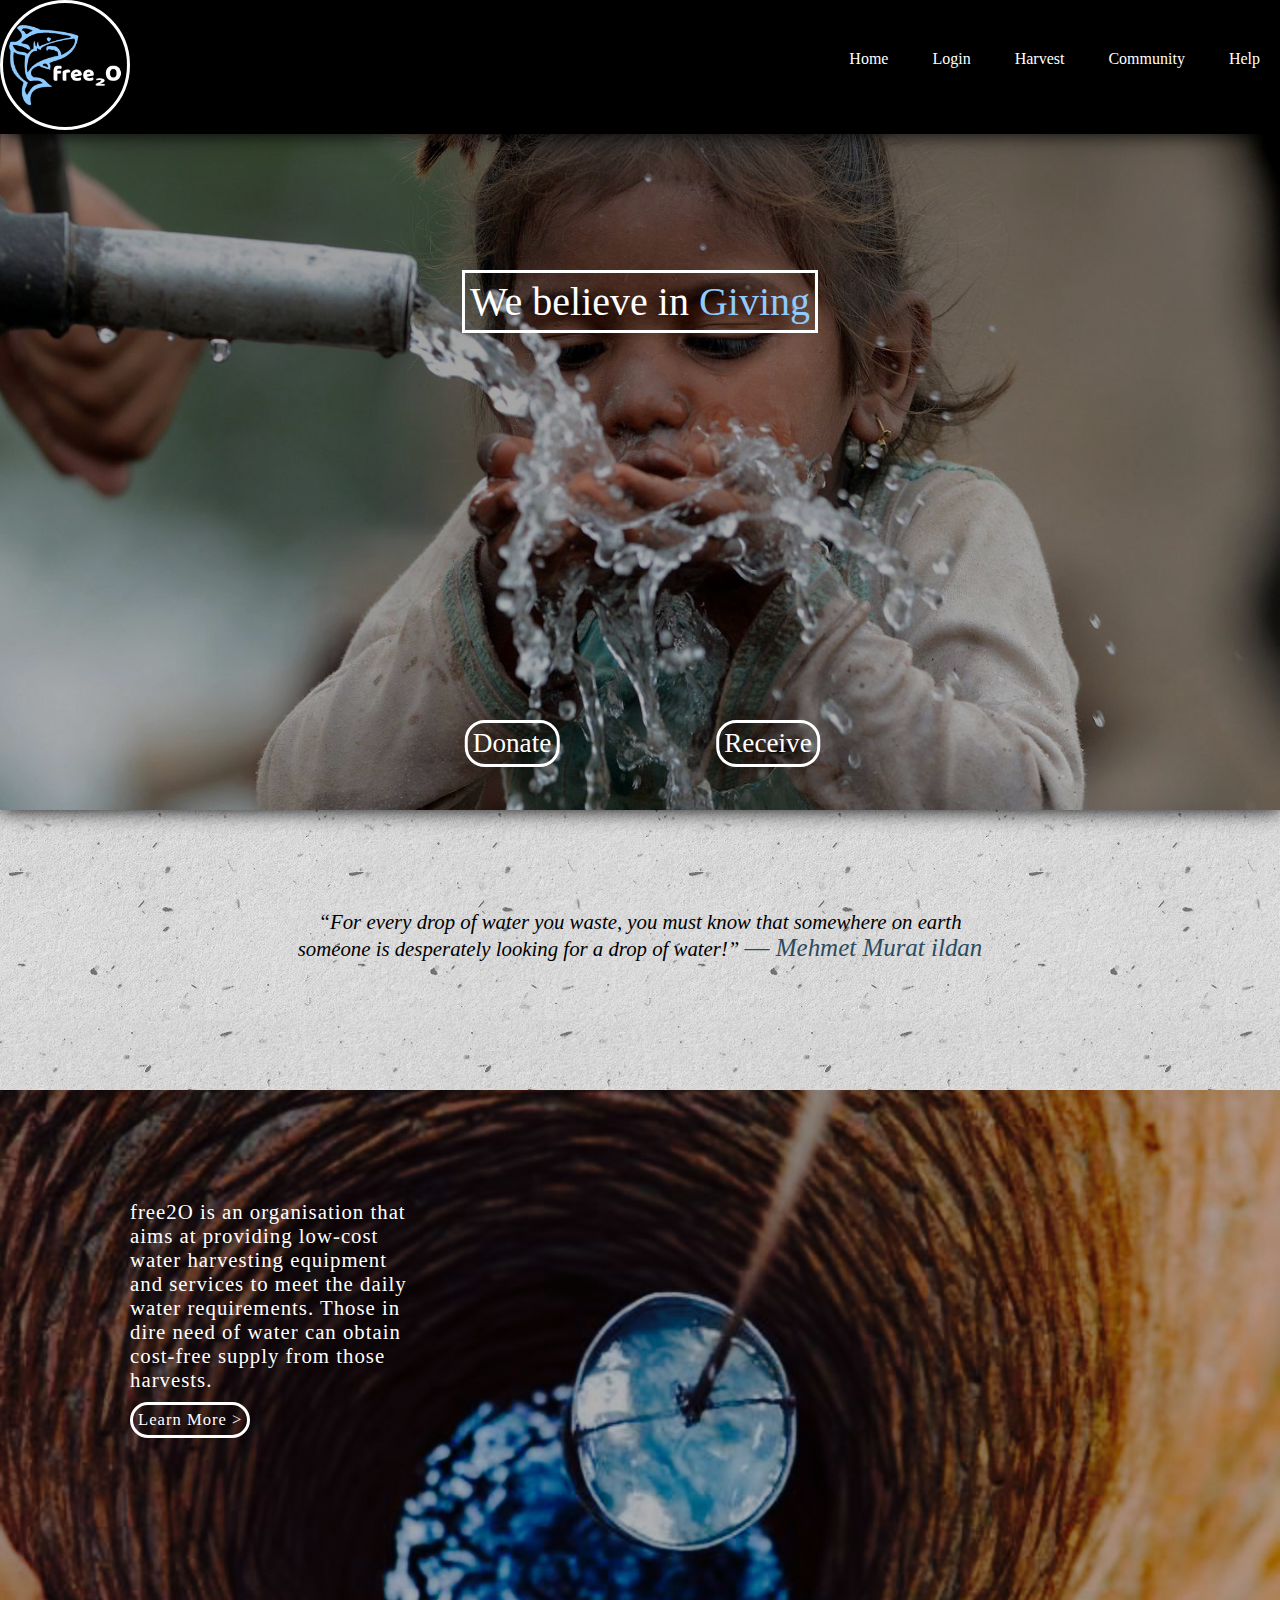
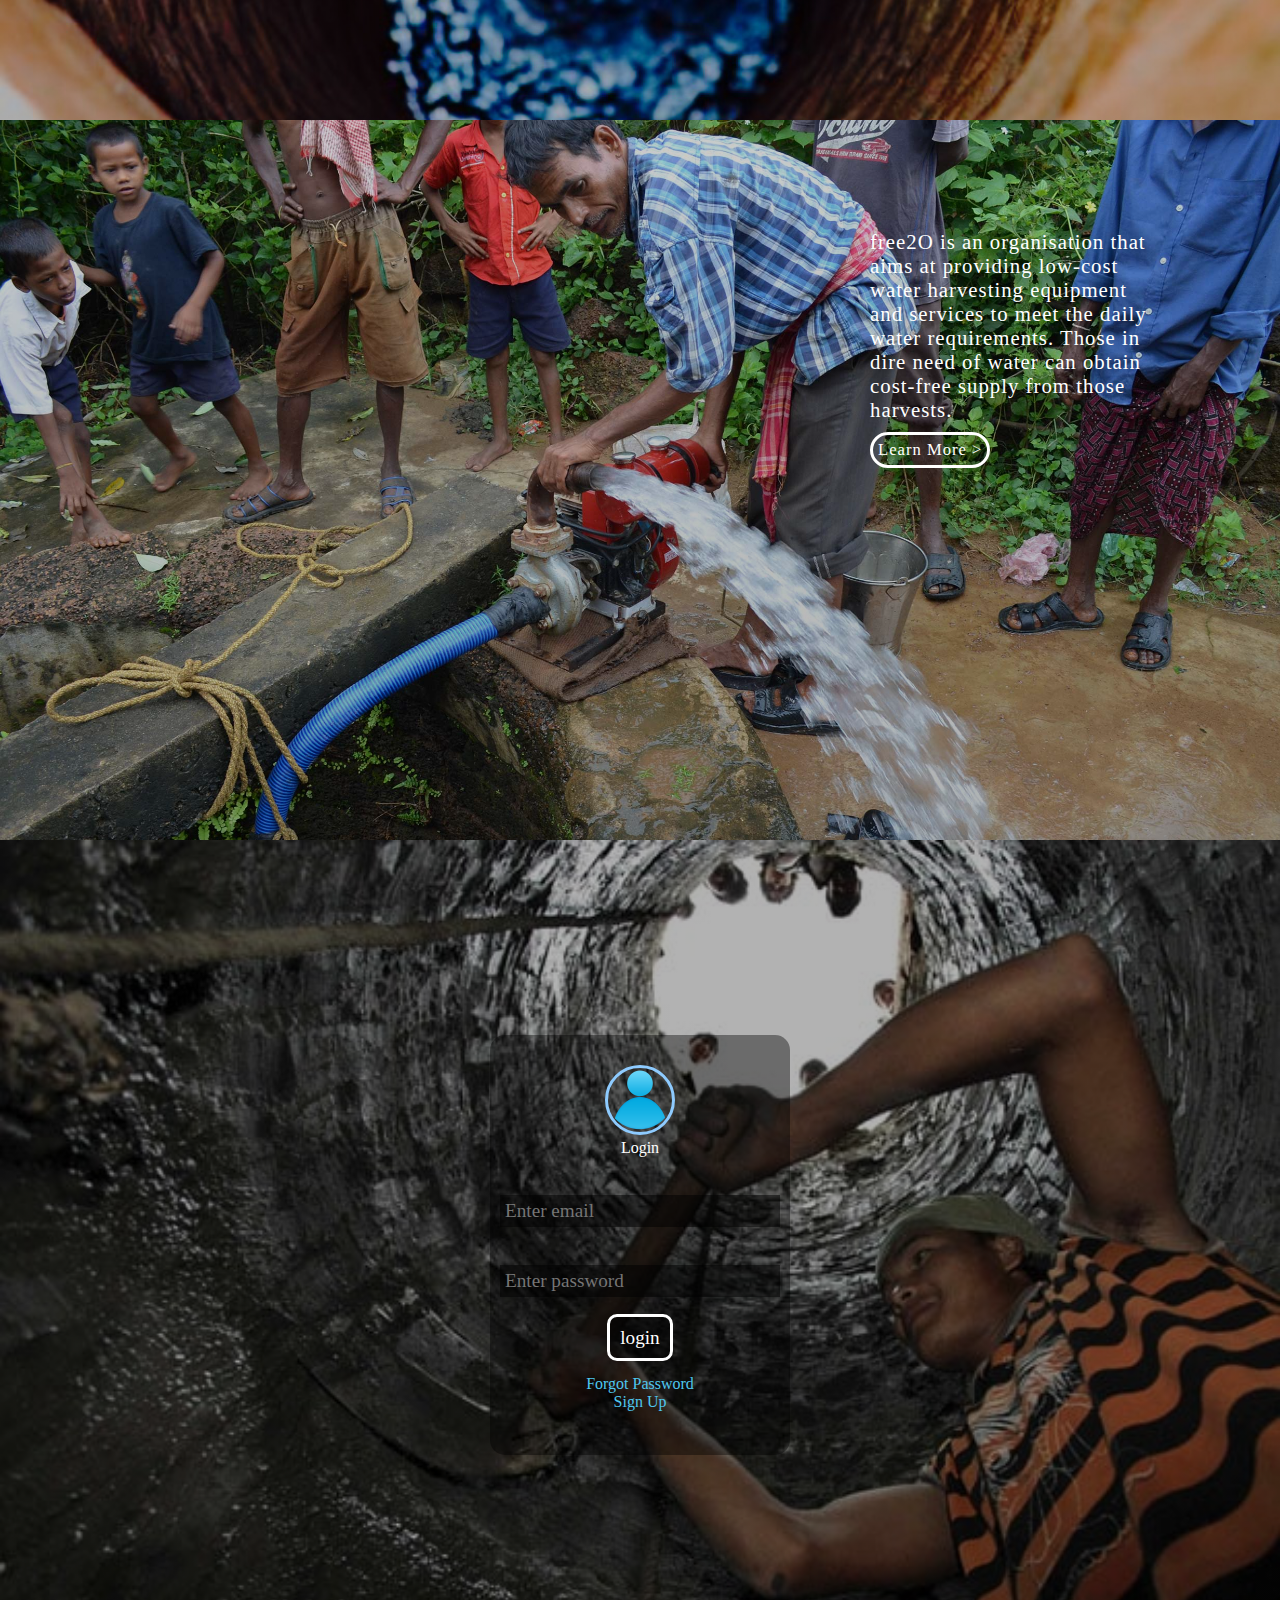
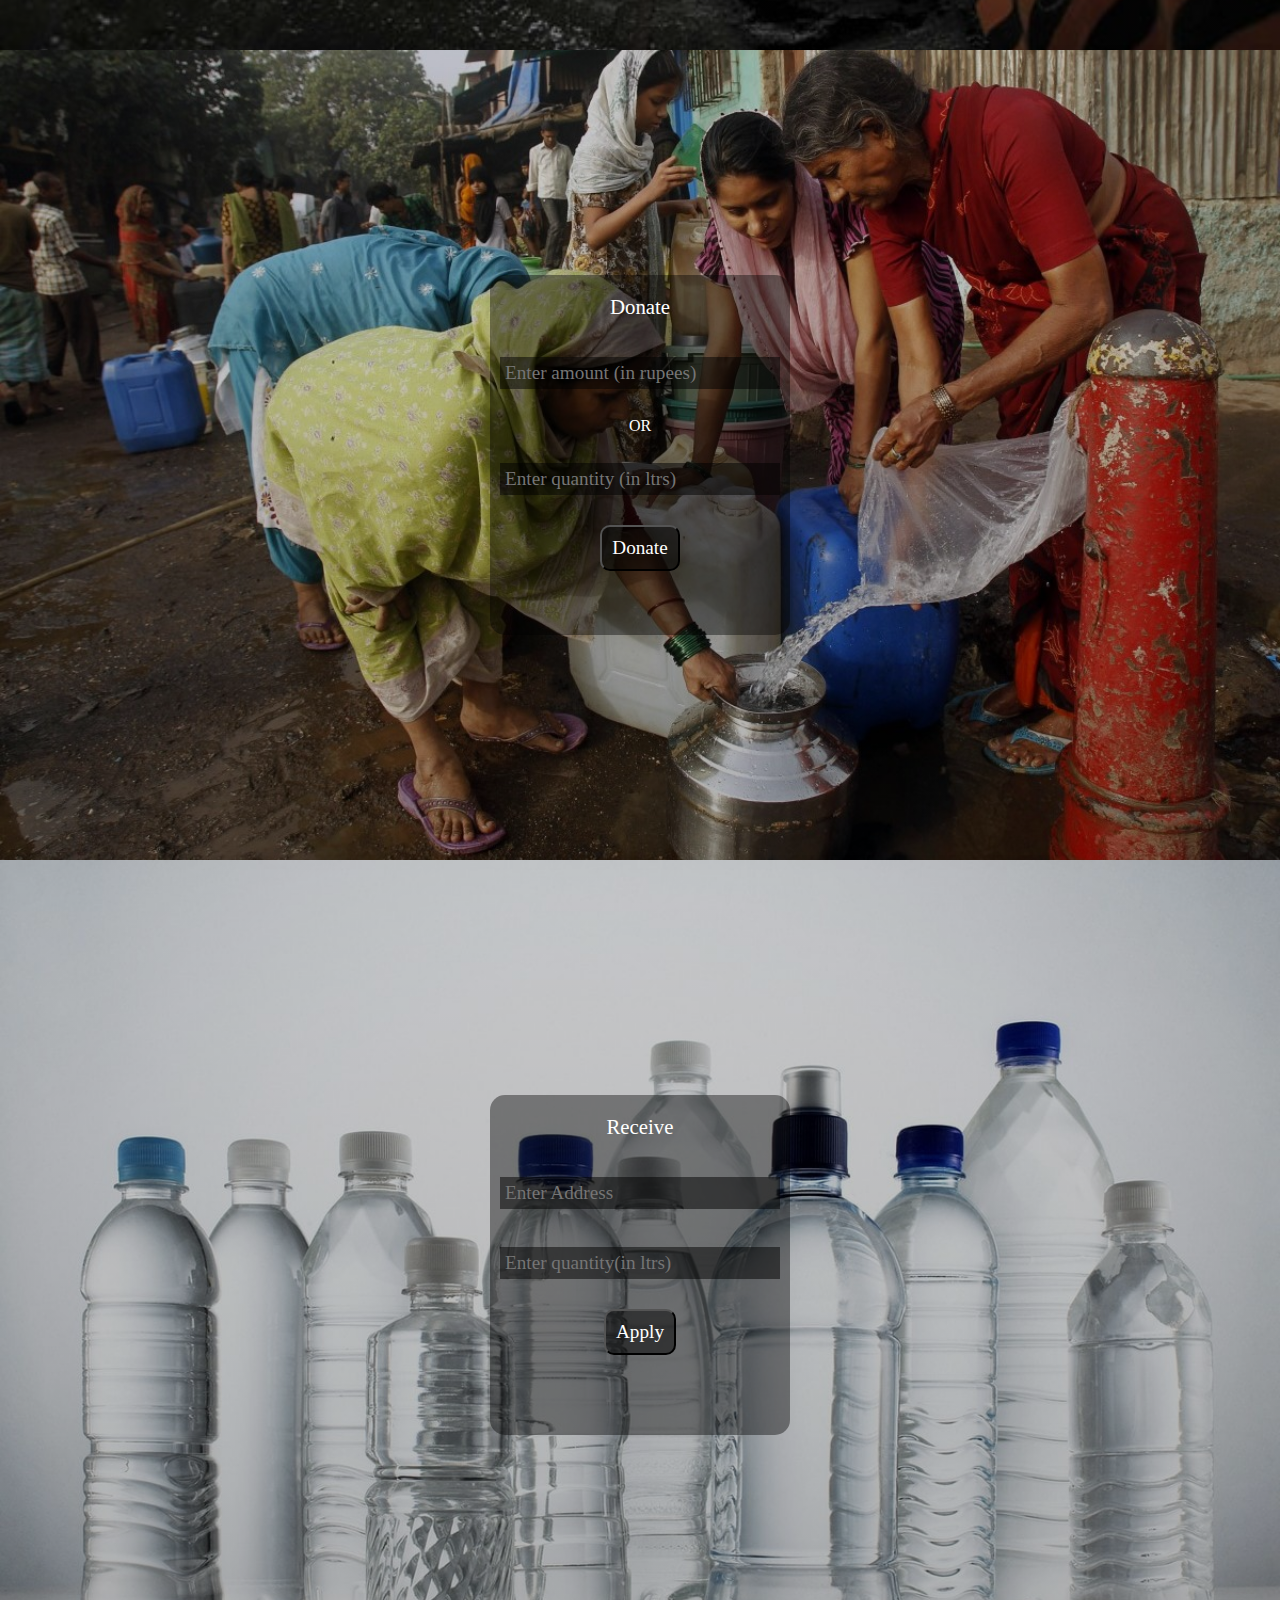
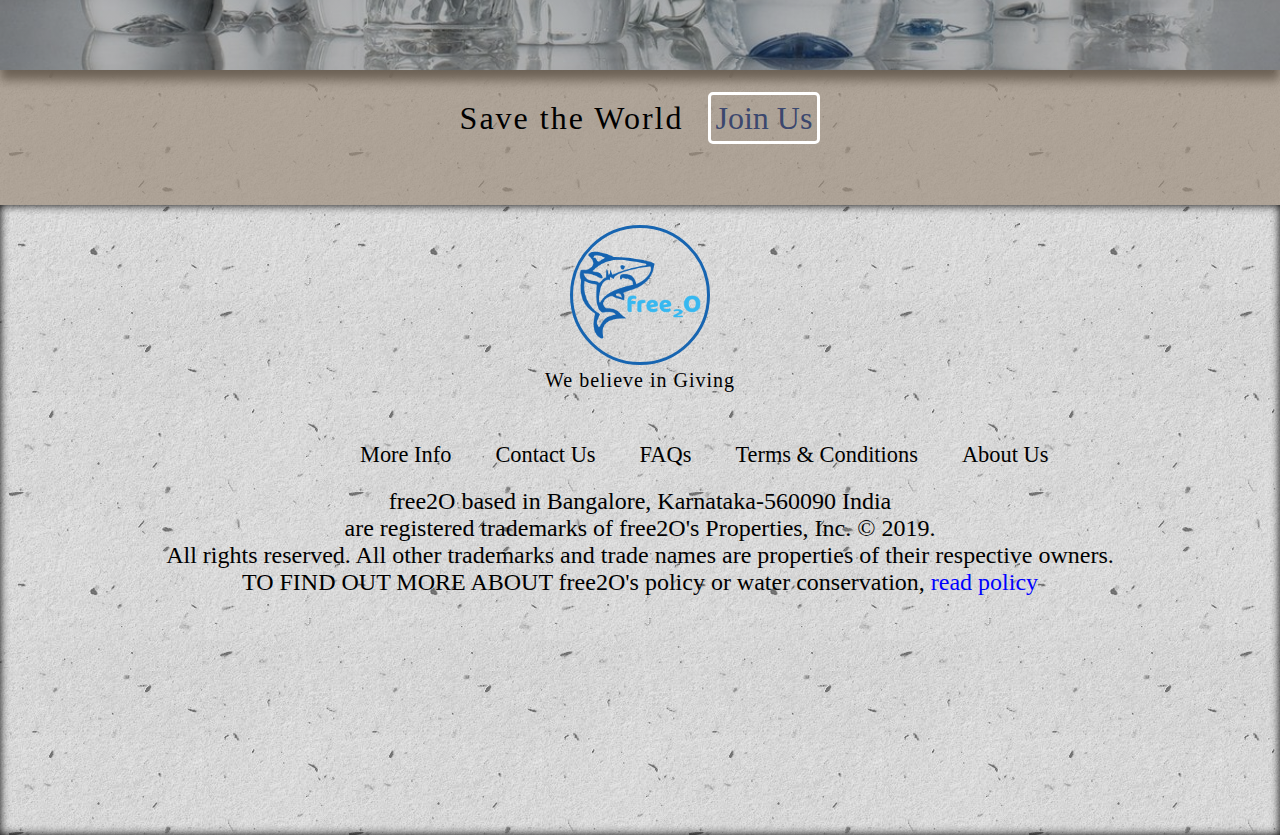
==== index.html @ cb34d151 "Add files via upload" ====
<!DOCTYPE html>
<html>
<head>
	<title>free2O</title>
	<link rel="stylesheet" type="text/css" href="css/style.css">
	<link rel="stylesheet" type="text/css" href="css/donate-style.css">
	<link rel="stylesheet" type="text/css" href="css/receive-style.css">
</head>
<body>
	<header class="home-header">
		<div style="background-color: black;box-shadow: 0px 0px 20px black;">
			<div class="top-row">
			<nav class="nav-bar">
				<a href="#"><img src="images/logo.png" class="logo"></a>
				<ul style="display: inline-block;float: right;">
					<li><a href="#">Home</a></li>
					<li><a href="#login_id" id="login-out" onclick="toggle()">Login</a></li>
					<li><a href="pages/harvest.html">Harvest</a></li>
					<li><a href="#">Community</a></li>			
					<li><a href="#">Help</a></li>
				</ul>
			</nav>
			</div>	
		</div>
		<span class="top-message" title="Our Motto">We believe in 
			<span style="color: #8ECBFF;">Giving</span></span>
			<a href="#donate_place_id" id="donate-btn">Donate</a>
			<a href="#receive_place_id" id="receive-btn">Receive</a>
	</header>
	<!--<div class="separator"></div>-->
	<div class="quotation">
			“For every drop of water you waste, you must know that somewhere on earth<br> someone is desperately looking for a drop of water!”
			<span style="color: #2B4B60; font-size: 120%"> ― Mehmet Murat ildan </span>
	</div>

	<div class="main-body">

		<div class="body-1">
			<div class="message-box-1">free2O is an organisation that aims at providing low-cost water
				harvesting equipment and services to meet the daily water requirements. Those in dire 
				need of water can obtain cost-free supply from those harvests.<br>
				<a href="#">Learn More ></a>
			</div>
		</div>
		<div class="body-2">
			<div class="message-box-2">free2O is an organisation that aims at providing low-cost water
				harvesting equipment and services to meet the daily water requirements. Those in dire 
				need of water can obtain cost-free supply from those harvests.<br>
				<a href="#">Learn More ></a>
			</div>
		</div>
	</div>
	<div class="login-place" id="login_id">
		<div class="login-box">
			<img id="user-icon" src="images/user-icon.png">
			<center>
				Login
				<div id="wrong_info" style="display: none; color: red">Wrong email or Password</div>
				<div id="logged_info" style="display: none; color: red">Already Logged in</div>				
			<form  class= "login-form" style="padding: 10px;" action="none">
				<br>
				<input type="text" name="email" placeholder="Enter email" id="email_id"><br>
				<br>
				<input type="password" name="password" placeholder="Enter password" id="password_id">
				<br>
				<a id="btn-sbm" onclick="login()">login</a><br>		
			</form>
			<br><br>
			<a href="#" style="color: #4FC7EF;">Forgot Password</a><br>
			<a href="#" style="color: #4FC7EF;">Sign Up</a>
			</center>
	</div>
	</div>
	<div class="donate-place" id="donate_place_id">
		<div class="donate-box">
			<center>
				<p style="padding-top: 20px; font-size: 130%;">Donate</p> 
				<form  class= "donate-form" style="color: white; padding: 10px;">
					<br>
					<input type="text" name="Amount" placeholder="Enter amount (in rupees)"><br>
					<br>
					OR
					<br><br>
					<input type="text" name="quantity" placeholder="Enter quantity (in ltrs)">
					<input type="submit" name="btn-sbm" value="Donate" >				
				</form>
			</center>
		</div>
	</div>
	<div class="receive-place" id="receive_place_id">
		<div class="receive-box">
			<center>
				<p style="padding-top: 20px; font-size: 130%;">Receive</p> 
				<form  class= "receive-form" style="color: white; padding: 10px;">
					<br>
					<input type="text" name="Address" placeholder="Enter Address">
					<br>
					<br>
					<input type="text" name="quantity" placeholder="Enter quantity(in ltrs)">
					<input type="submit" name="btn-sbm" value="Apply">				
				</form>
			</center>
		</div>
	</div>
	<div class="bottom-panel">
		<center><span class="bottom-panel-msg">Save the World</span>
			<a href="#" id="join-us-link">Join Us</a></center>
	</div>
	<footer>
		<div class="bottom-row">
			<img src="images/logo2.png" class="logo2">
			<br><div id="motto">We believe in Giving</div>
			<ul class="bottom-links">
					<li><a href="#">More Info</a></li>
					<li><a href="#">Contact Us</a></li>
					<li><a href="#">FAQs</a></li>
					<li><a href="#">Terms & Conditions</a></li>			
					<li><a href="#">About Us</a></li>
			</ul>
			<center style="color: black; font-size: 150%; font-family: Arial Narrow;">	
			free2O based in Bangalore, Karnataka-560090 India<br>
			are registered trademarks of free2O's Properties, Inc. © 2019.<br>
			All rights reserved. All other trademarks and trade names are properties of their respective owners.<br>
			TO FIND OUT MORE ABOUT free2O's policy or water conservation, 
			<a href="#" style="color: blue; font-family: Arial Narrow;">read policy</a>
			</center>
		</div>
	</footer>

	<script type="text/javascript" src="js/main.js">
	</script>
</body>
</html>
---- css/style.css ----
*{
	margin: 0;
	padding: 0;
	box-sizing: border-box;
	font-family: Century Gothic;
	text-decoration: none;
	color: white;
}
.home-header{
	background-image: linear-gradient(rgba(0,0,0,0.4),rgba(0,0,0,0.3)), url('../images/background-1.jpg');
	height: 90vh;
	width: auto;
	background-size: cover;
	box-shadow: 0px 0px 20px black;
}
body{
	background-color: #DEEED6;
	background-image: url('../images/background-tile.jpg');
}
.top-row{
	max-width: 1300px;
	margin: 0 auto;
	}
.logo{
	display: inline-block;
	height: 100px;
	width: auto;
	transition: 0.5s ease;
}
.logo:hover{
	height: 130px;
	width: auto;
	border: solid white;
	border-radius: 50%;
}
li{
	display: inline-block;
	margin-top: 30px;
	padding: 20px;
}
li a{
	font-size: 100%;
	transition: 0.3s ease;
}
li a:hover{
	font-size: 140%;
	color: #8ECBFF;
}
.top-message{
	position: absolute;
	left: 50%;
	top: 30%;
	transform: translate(-50%, 0);
	font-size: 250%;
	font-weight: lighter;
	border: solid white;
	padding: 5px;
	cursor: pointer;
	transition: 0.3s ease;
}
.top-message:hover{
	font-size: 280%;
}
.separator{
	height: 1px;
	background-color: #04050E;
}
.quotation {
	text-align: center;
	height: 180px;

}
.quotation {
	/*position: relative;
	top: 100px;*/
	margin-top: 100px;
	font-style: italic;
	color: black;
	font-size: 130%;
}
#donate-btn{
	position: absolute;
	left: 40%;
	top: 80%;
	transform: translate(-50%, 0);
	font-size: 170%;
	border: solid white;
	padding: 5px;
	border-radius: 20px;
	transition: 0.3s ease;
}
#receive-btn{
	position: absolute;
	left: 60%;
	top: 80%;
	transform: translate(-50%, 0);
	font-size: 170%;
	border: solid white;
	padding: 5px;
	border-radius: 20px;
	transition: 0.3s ease;
}
#donate-btn:hover, #receive-btn:hover{
	background: white;
	color: black;
	font-size: 200%;
}
.body-1{
	height: 70vh;
	background-image: linear-gradient(rgba(0,0,0,0.3),rgba(0,0,0,0.3)), url('../images/background-3.jpg');
	background-size: cover;
}

.message-box-1, .message-box-2{
	height: 300px;
	width: 300px;
	position: relative;
	top: 100px;
	margin-left: 120px;
	background-color: transparent;
	font-family: Calibri;
	font-size: 130%;
	letter-spacing: 1px;
	padding: 10px;
	border-radius: 10px;
	transition: 0.5s ease;
}
.message-box-1:hover, .message-box-2:hover{
	background-color: rgba(0,0,0,0.6);
}
.message-box-1 a, .message-box-2 a{
	margin-top: 10px;
	display: inline-block;
	font-size: 80%;
	border: solid white;
	padding: 5px;
	border-radius: 20px;
	transition: 0.3s ease;
}
.message-box-1 a:hover, .message-box-2 a:hover{
	background: white;
	color: black;
	font-size: 100%;
}
.message-box-2{
	position: relative;
	top: 100px;
	float: right;
	margin-right: 120px;
}
.body-2{
	height: 80vh;
	background-image: linear-gradient(rgba(0,0,0,0.2),rgba(0,0,0,0.3)), url('../images/background-4.jpg');
	background-size: cover;
}


.login-place{
	height: 90vh;
	background-image: linear-gradient(rgba(0,0,0,0.3),rgba(0,0,0,0.3)), url('../images/background-5.jpg');
	background-size: cover;
	box-shadow: 0px 10px 10px black;
}

.login-box{
	background-color: rgba(0,0,0,0.4);
	height: 420px;
	width: 300px;
	position: relative;
	left: 50%;
	top: 50%;
	transform: translate(-150px, -210px);
	border-radius: 15px;
	color: black;
	transition: 0.3s ease;
}
.login-box:hover{
	background-color: rgba(0,0,0,0.6);
}
#user-icon{
	height: 70px;
	width: auto;
	border: solid #8ECBFF;
	border-radius: 50%;
	position: relative;
	margin-left: 50%;
	margin-top: 10%;
	transform: translate(-35px, 0px);
}
.login-form input[type='text']{
	color: white;
	font-size: 120%;
	width: 280px;
	padding: 5px;
	margin-top: 10px;
	margin-bottom: 10px;
	background-color: rgba(0,0,0,0.5);
	border: none;
}
.login-form input[type='password']{
	color: white;
	font-size: 120%;
	width: 280px;
	padding: 5px;
	margin-top: 10px;
	margin-bottom: 10px; 
	background-color: rgba(0,0,0,0.5);
	border: none;
}
#btn-sbm{
	color: white;
	background-color: rgba(0,0,0,0.5);	
	padding: 10px;
	position: relative;
	top: 20px;
	border: solid white;
	border-radius: 10px;
	font-size: 120%;
	cursor: pointer;
	transition: 0.3s ease;
}
#btn-sbm:hover{
	background-color: white;
	color: black;
}
.bottom-panel{
	height: 15vh;
	background-color: rgba(155,140,122,0.7);
}

.bottom-panel-msg{
	color: black;
	text-align: center;
	font-size: 200%;
	font-family: Impact;
	padding-top: 30px;
	padding-right: 20px;
	display: inline-block;
	font-weight: lighter;
	letter-spacing: 2px;
}
#join-us-link{
	font-family: Impact;
	font-size: 200%;
	color: #3B476E;
	border: solid;
	border-color: white;
	border-radius: 5px;
	padding: 5px;
	transition: 0.5s ease;
}
#join-us-link:hover{
	background-color: white;
	color: black;
}
.bottom-row{
	height: 70vh;
	box-shadow: 0px 0px 10px black inset;
}
.logo2{
	height: 140px;
	width: auto;
	margin-top: 20px;
	margin-left: 50vw;
	transform: translate(-70px, 0px);
	border: solid #1765B1;
	border-radius: 50%;
}
#motto{
	color: black;
	text-align: center;
	font-family: Arial Narrow;
	font-size: 20px;
	letter-spacing: 1px;
}
.bottom-links{
	position: relative;
	left: 50%;
	transform: translate(-300px, 0px);
}
.bottom-links li a{
	color: black;
	font-family: Arial Narrow;
	font-size: 140%;
}
.bottom-links li a:hover{
	font-size: 160%;
}
---- css/donate-style.css ----
.donate-place{
	height: 90vh;
	background-image: linear-gradient(rgba(0,0,0,0.2),rgba(0,0,0,0.3)), url('../images/background-8.jpg');
	background-size: cover;
	box-shadow: 0px 10px 10px black;
}

.donate-box{
	background-color: rgba(0,0,0,0.4);
	height: 360px;
	width: 300px;
	position: relative;
	left: 50%;
	top: 50%;
	transform: translate(-150px, -180px);
	border-radius: 15px;
	color: black;
	transition: 0.3s ease;
}
.donate-box:hover{
	background-color: rgba(0,0,0,0.6);
}
.donate-form input[type='text']{
	color: white;
	font-size: 120%;
	width: 280px;
	padding: 5px;
	margin-top: 10px;
	margin-bottom: 10px;
	background-color: rgba(0,0,0,0.5);
	border: none;
}
.donate-form input[type='password']{
	color: white;
	font-size: 120%;
	width: 280px;
	padding: 5px;
	margin-top: 10px;
	margin-bottom: 10px; 
	background-color: rgba(0,0,0,0.5);
	border: none;
}
.donate-form input[type='submit']{
	color: white;
	background-color: rgba(0,0,0,0.5);	
	padding: 10px;
	margin-top: 20px;
	border-radius: 10px;
	font-size: 120%;
	cursor: pointer;
	transition: 0.3s ease;
}
.donate-form input[type='submit']:hover{
	background-color: white;
	color: black;
}
---- css/receive-style.css ----
.receive-place{
	height: 90vh;
	background-image: linear-gradient(rgba(0,0,0,0.2),rgba(0,0,0,0.3)), url('../images/background-9.jpg');
	background-size: cover;
	box-shadow: 0px 10px 10px black;
}

.receive-box{
	background-color: rgba(0,0,0,0.4);
	height: 340px;
	width: 300px;
	position: relative;
	left: 50%;
	top: 50%;
	transform: translate(-150px, -170px);
	border-radius: 15px;
	color: black;
	transition: 0.3s ease;
}
.receive-box:hover{
	background-color: rgba(0,0,0,0.6);
}
.receive-form input[type='text']{
	color: white;
	font-size: 120%;
	width: 280px;
	padding: 5px;
	margin-top: 10px;
	margin-bottom: 10px;
	background-color: rgba(0,0,0,0.5);
	border: none;
}
.receive-form input[type='password']{
	color: white;
	font-size: 120%;
	width: 280px;
	padding: 5px;
	margin-top: 10px;
	margin-bottom: 10px; 
	background-color: rgba(0,0,0,0.5);
	border: none;
}
.receive-form input[type='submit']{
	color: white;
	background-color: rgba(0,0,0,0.5);	
	padding: 10px;
	margin-top: 20px;
	border-radius: 10px;
	font-size: 120%;
	cursor: pointer;
	transition: 0.3s ease;
}
.receive-form input[type='submit']:hover{
	background-color: white;
	color: black;
}
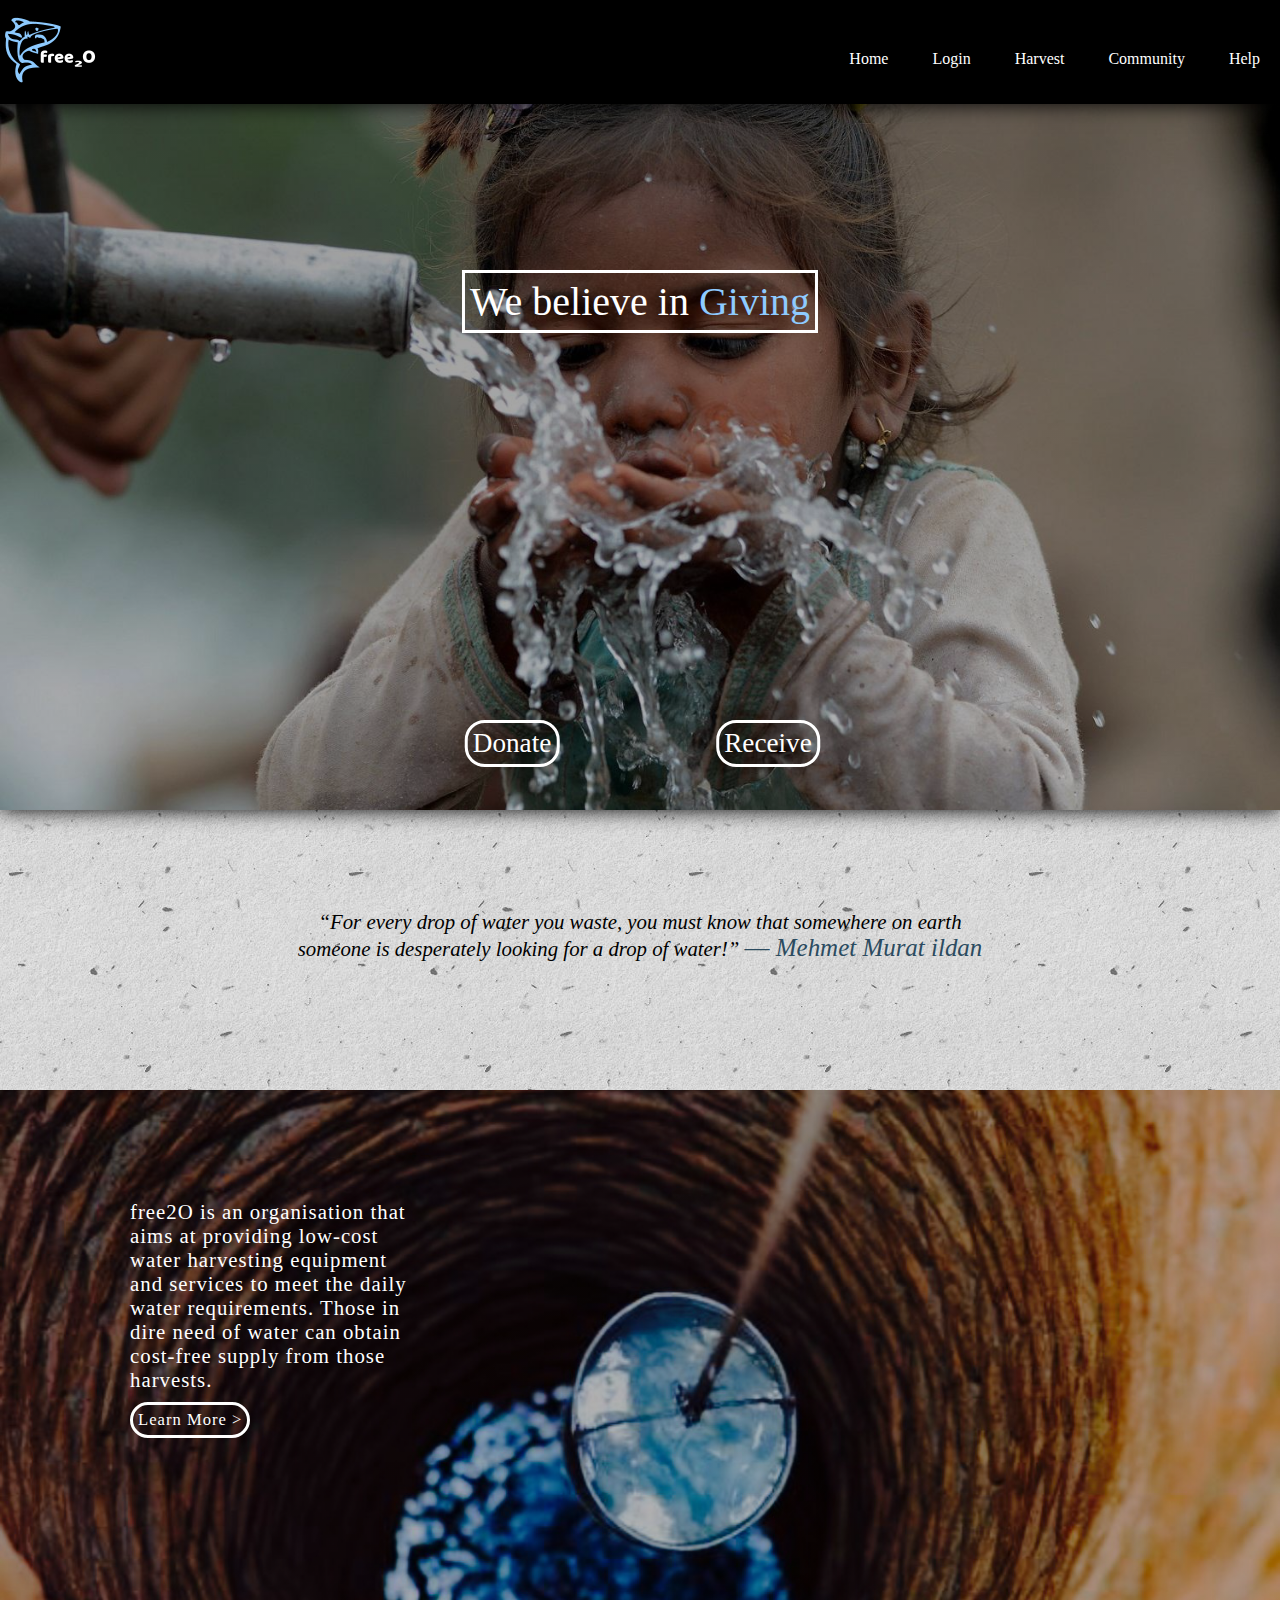
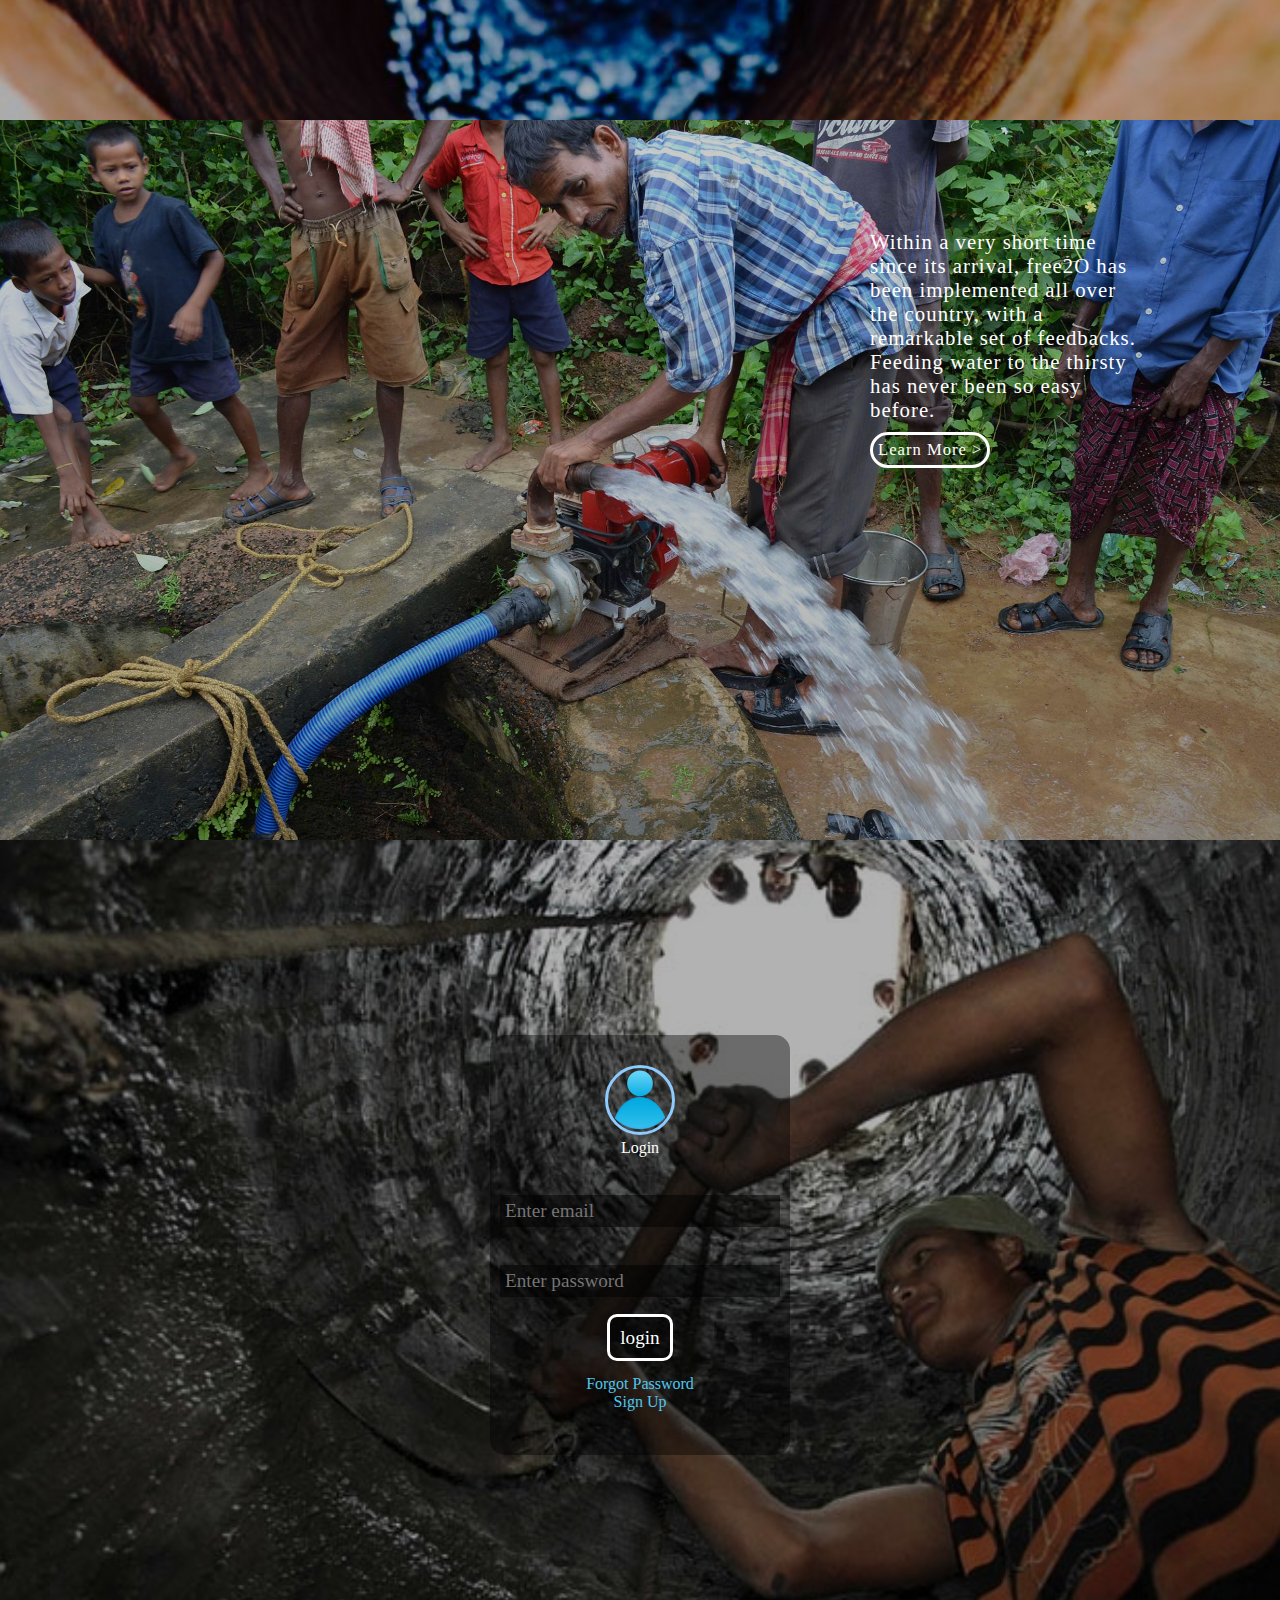
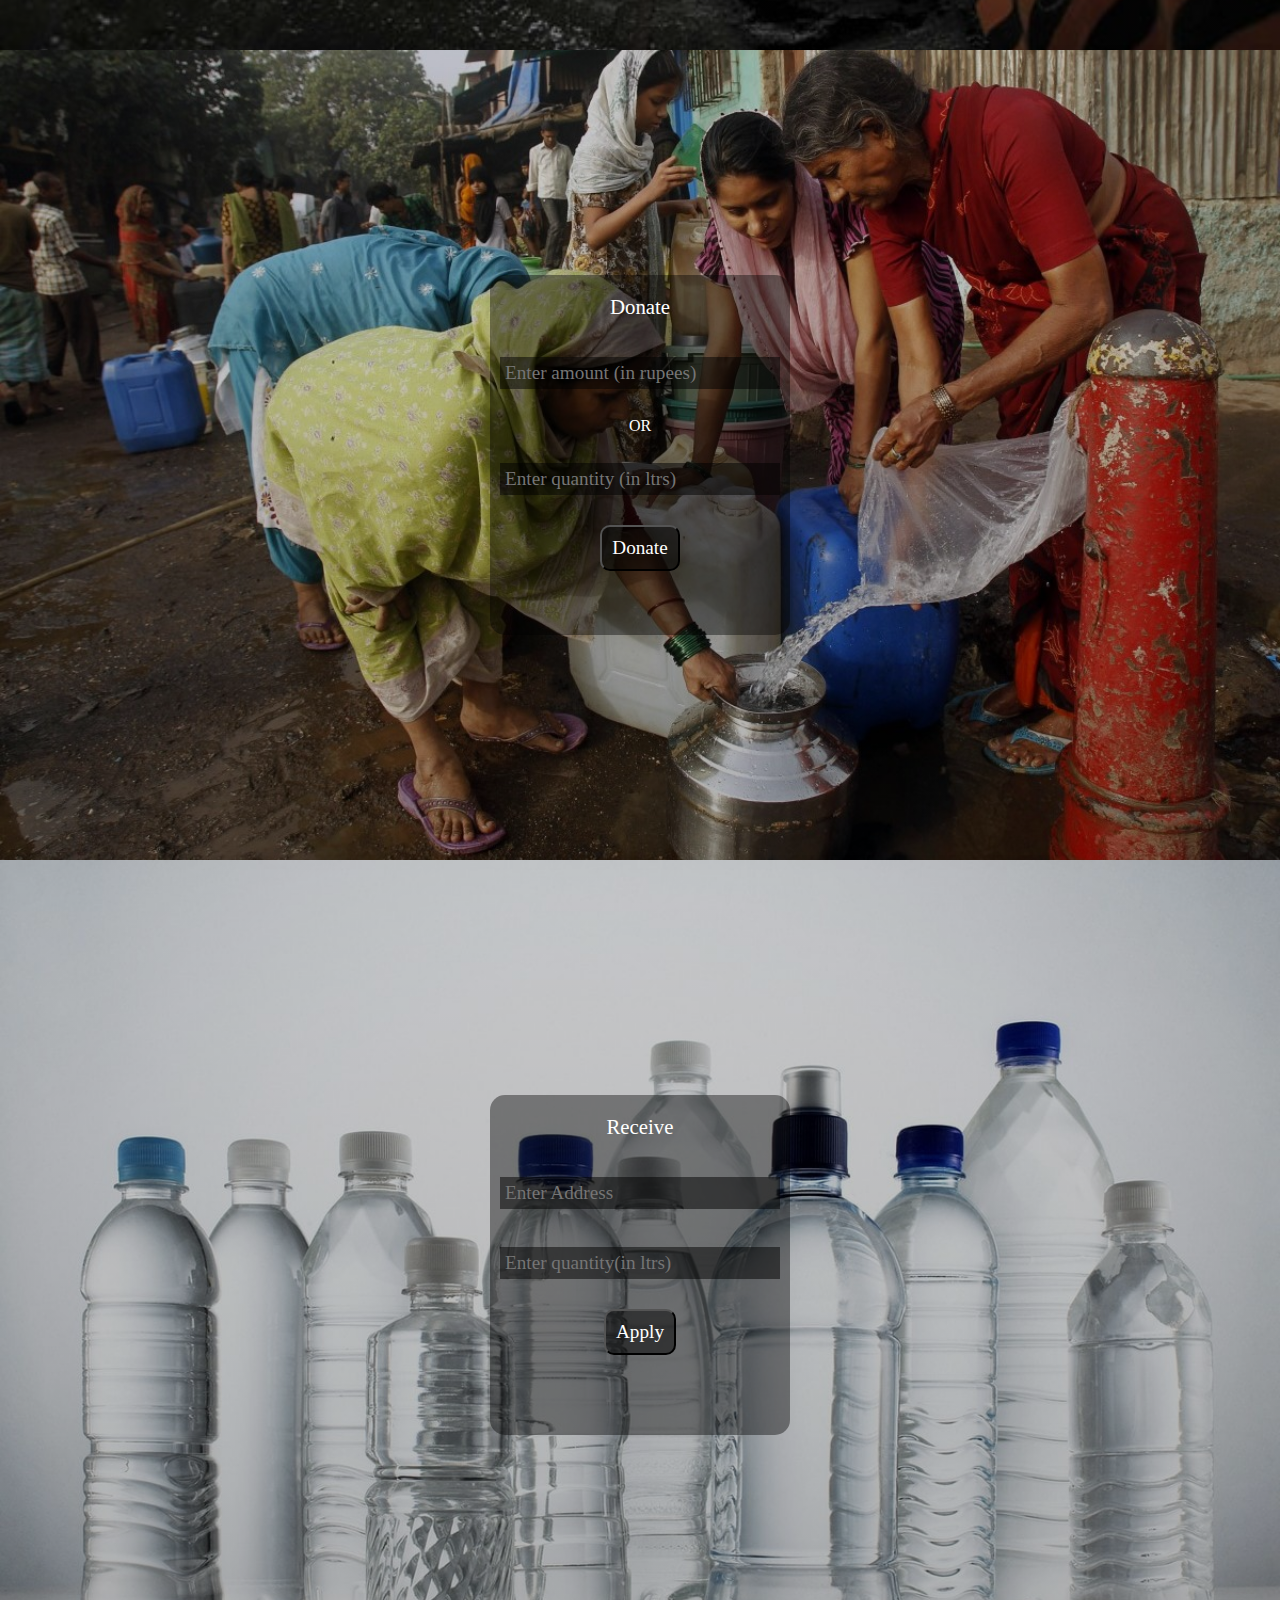
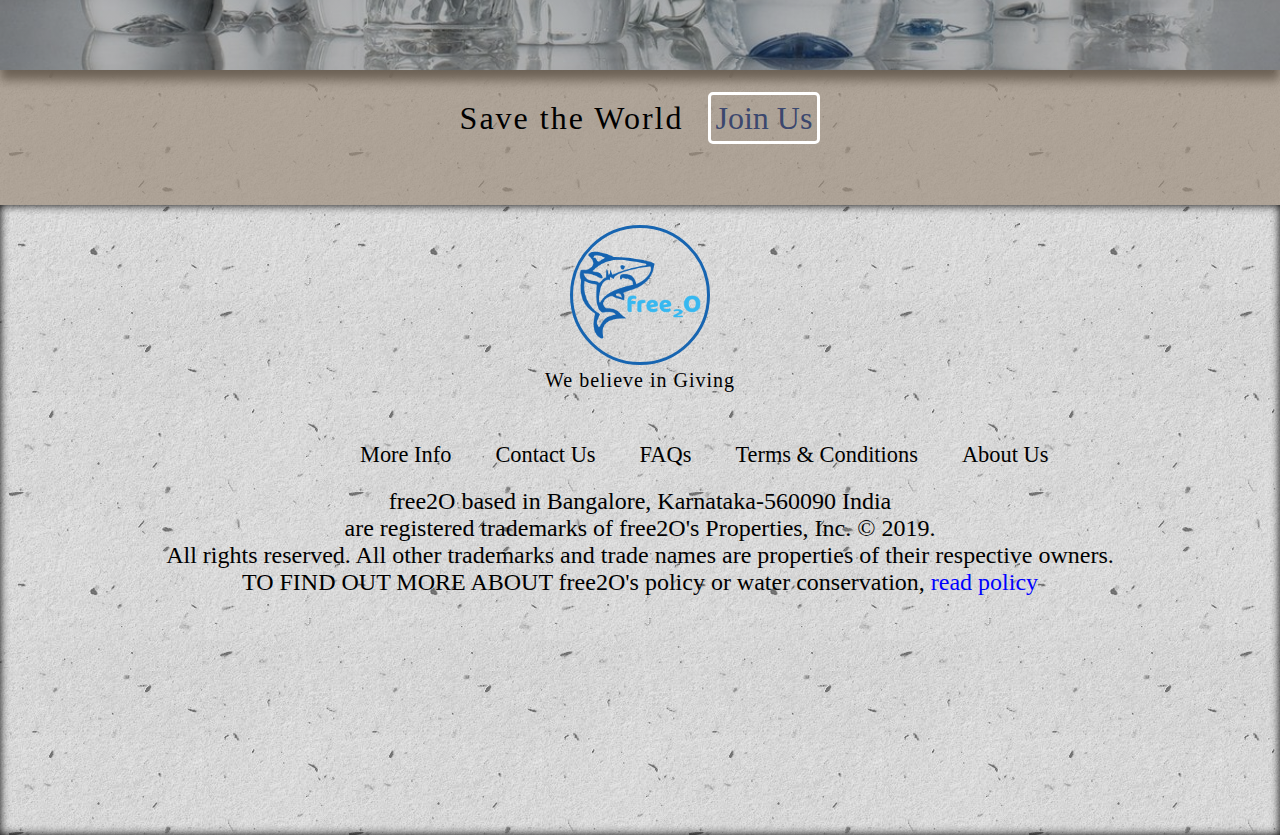
==== commit 9053653f: "Update index.html" ====
--- a/index.html
+++ b/index.html
@@ -43,9 +43,10 @@
 			</div>
 		</div>
 		<div class="body-2">
-			<div class="message-box-2">free2O is an organisation that aims at providing low-cost water
-				harvesting equipment and services to meet the daily water requirements. Those in dire 
-				need of water can obtain cost-free supply from those harvests.<br>
+			<div class="message-box-2">Within a very short time since its arrival, 
+				free2O has been implemented all over the country, with a remarkable set of
+				feedbacks. Feeding water to the thirsty has never been so easy before.
+				<br>
 				<a href="#">Learn More ></a>
 			</div>
 		</div>
@@ -130,4 +131,4 @@
 	<script type="text/javascript" src="js/main.js">
 	</script>
 </body>
-</html>+</html>
